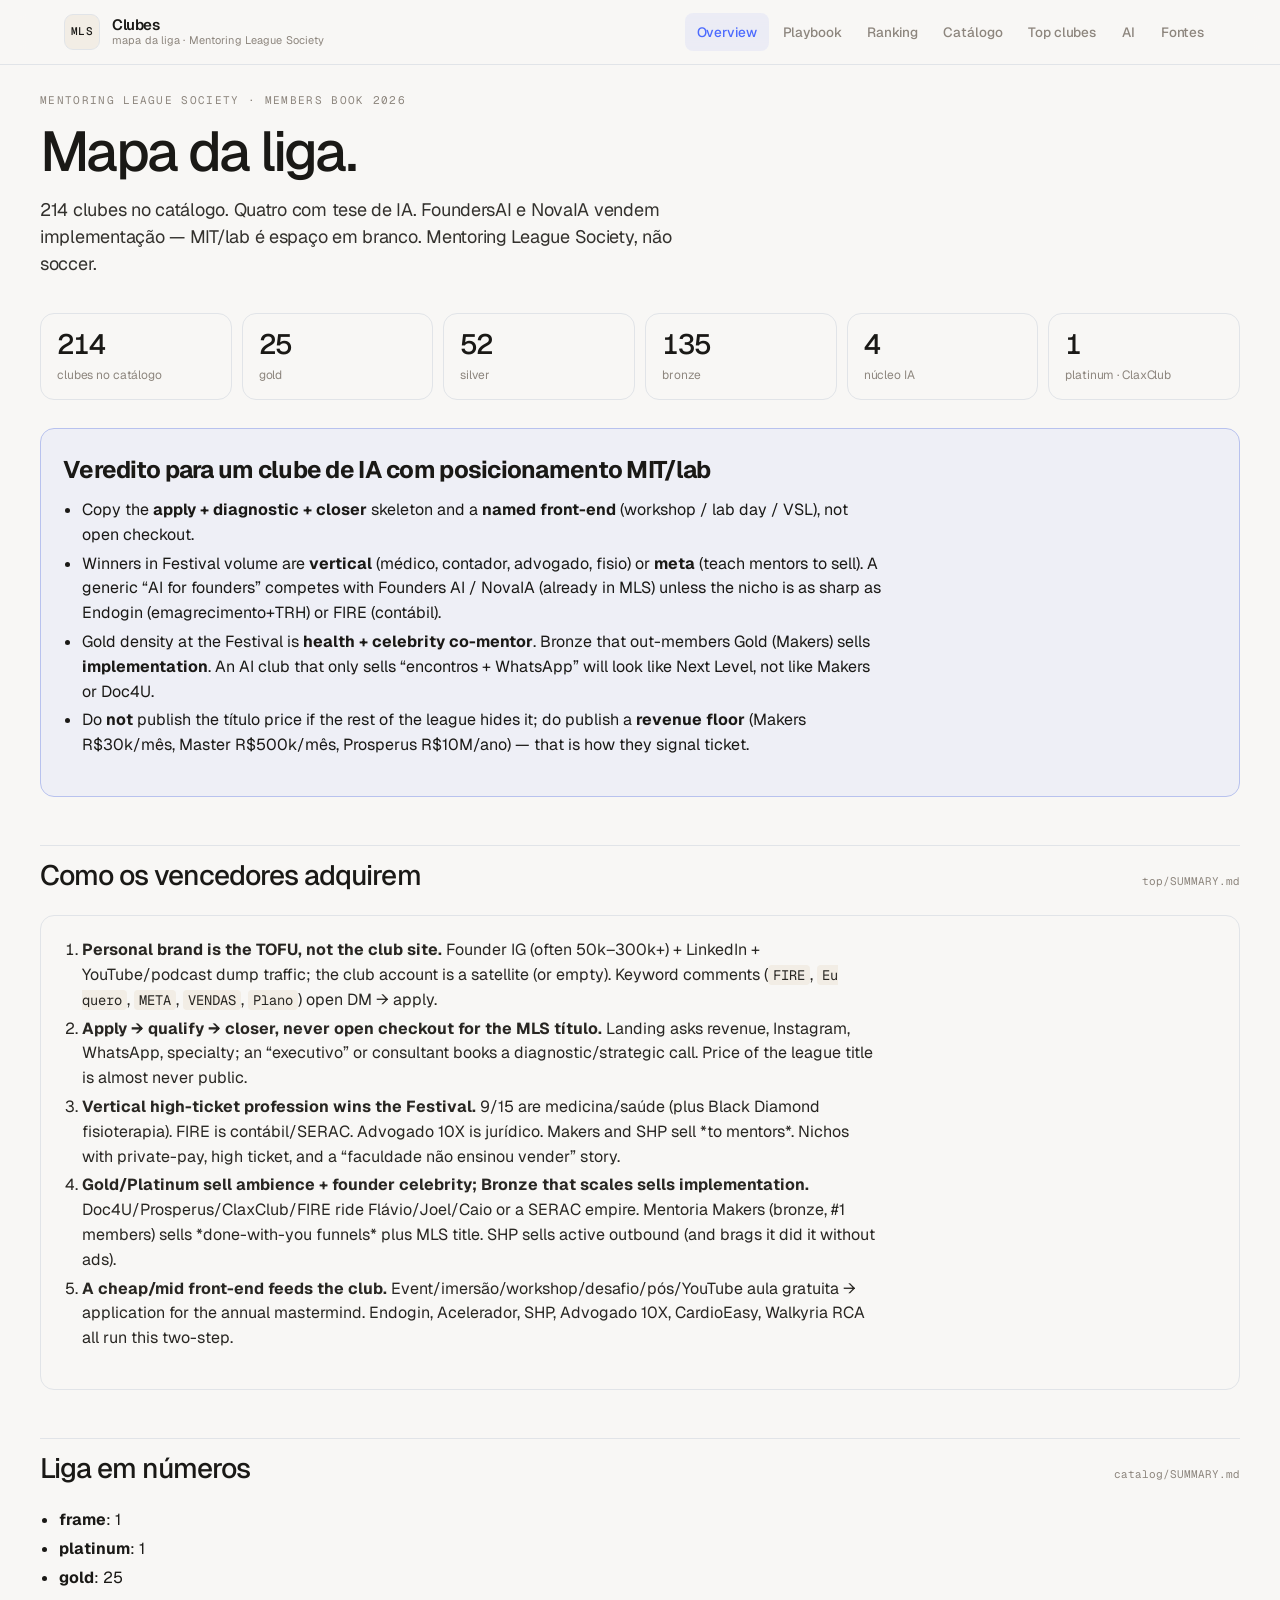
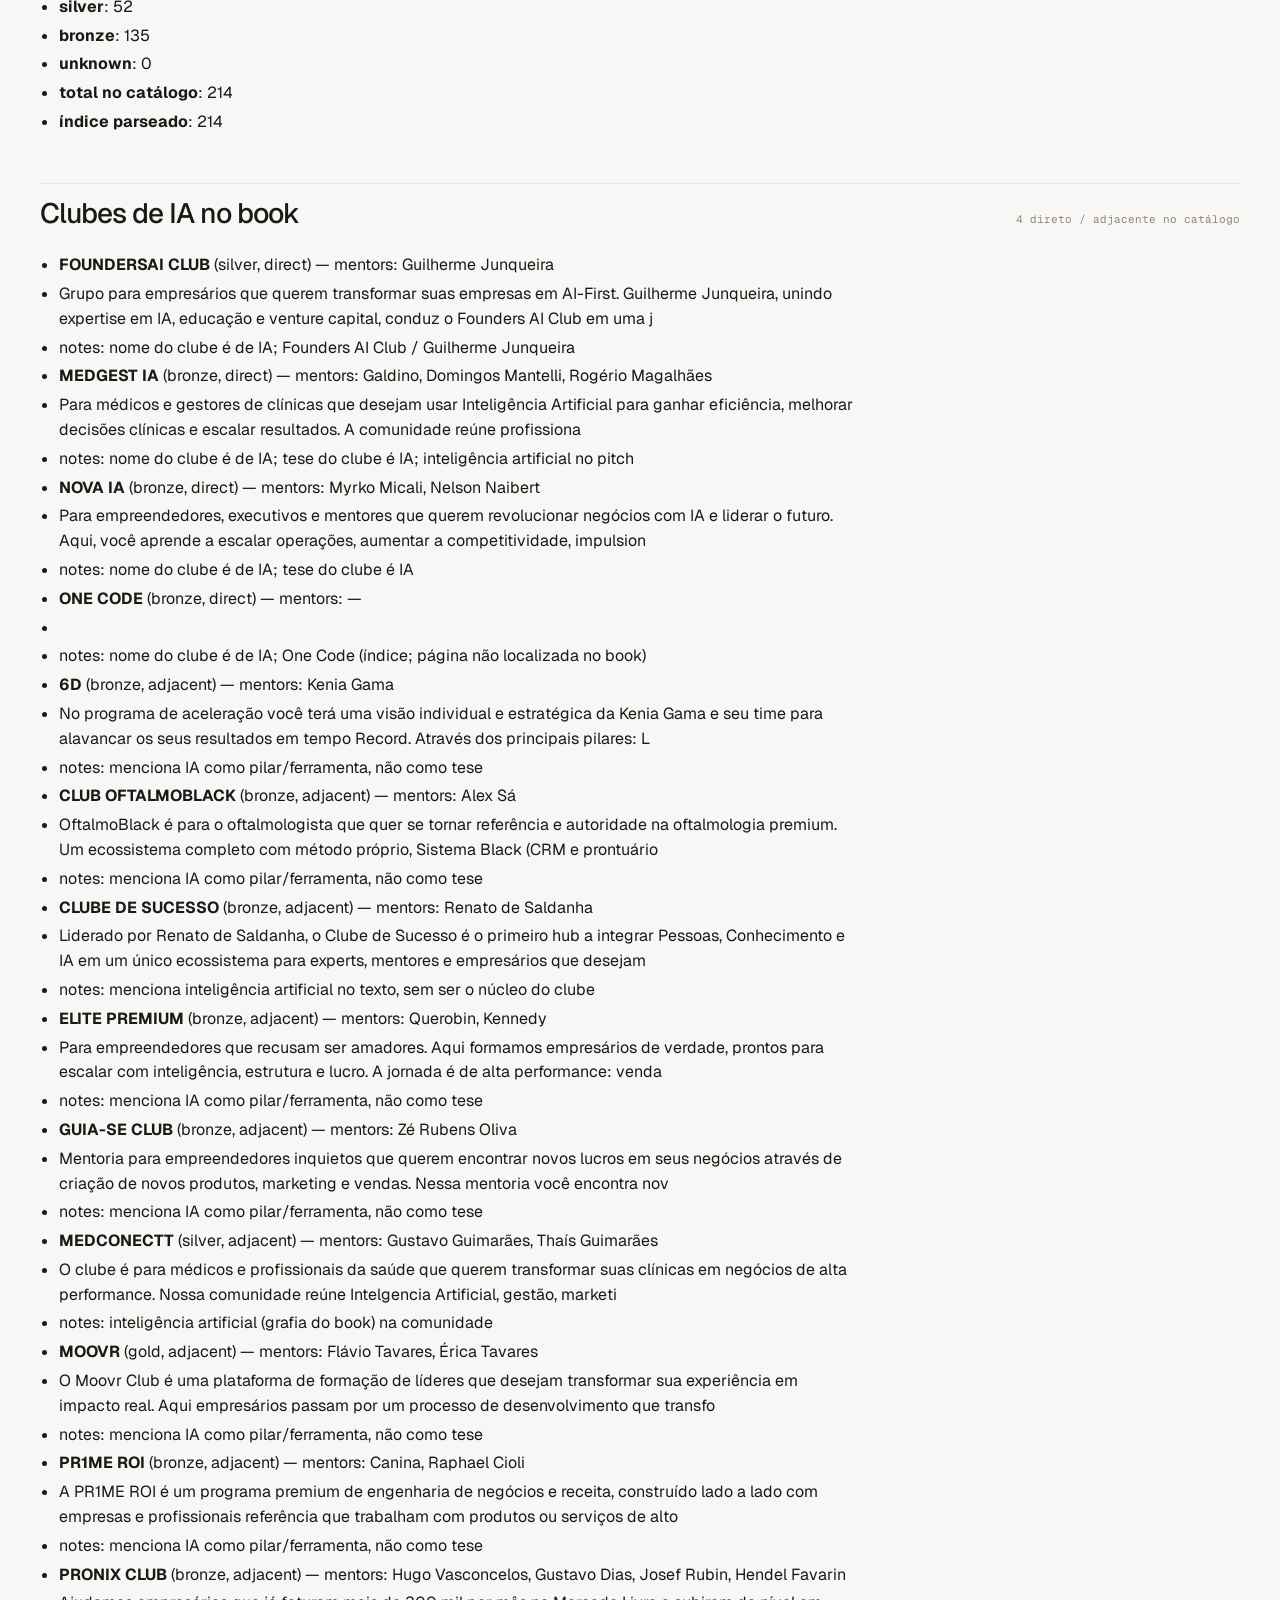
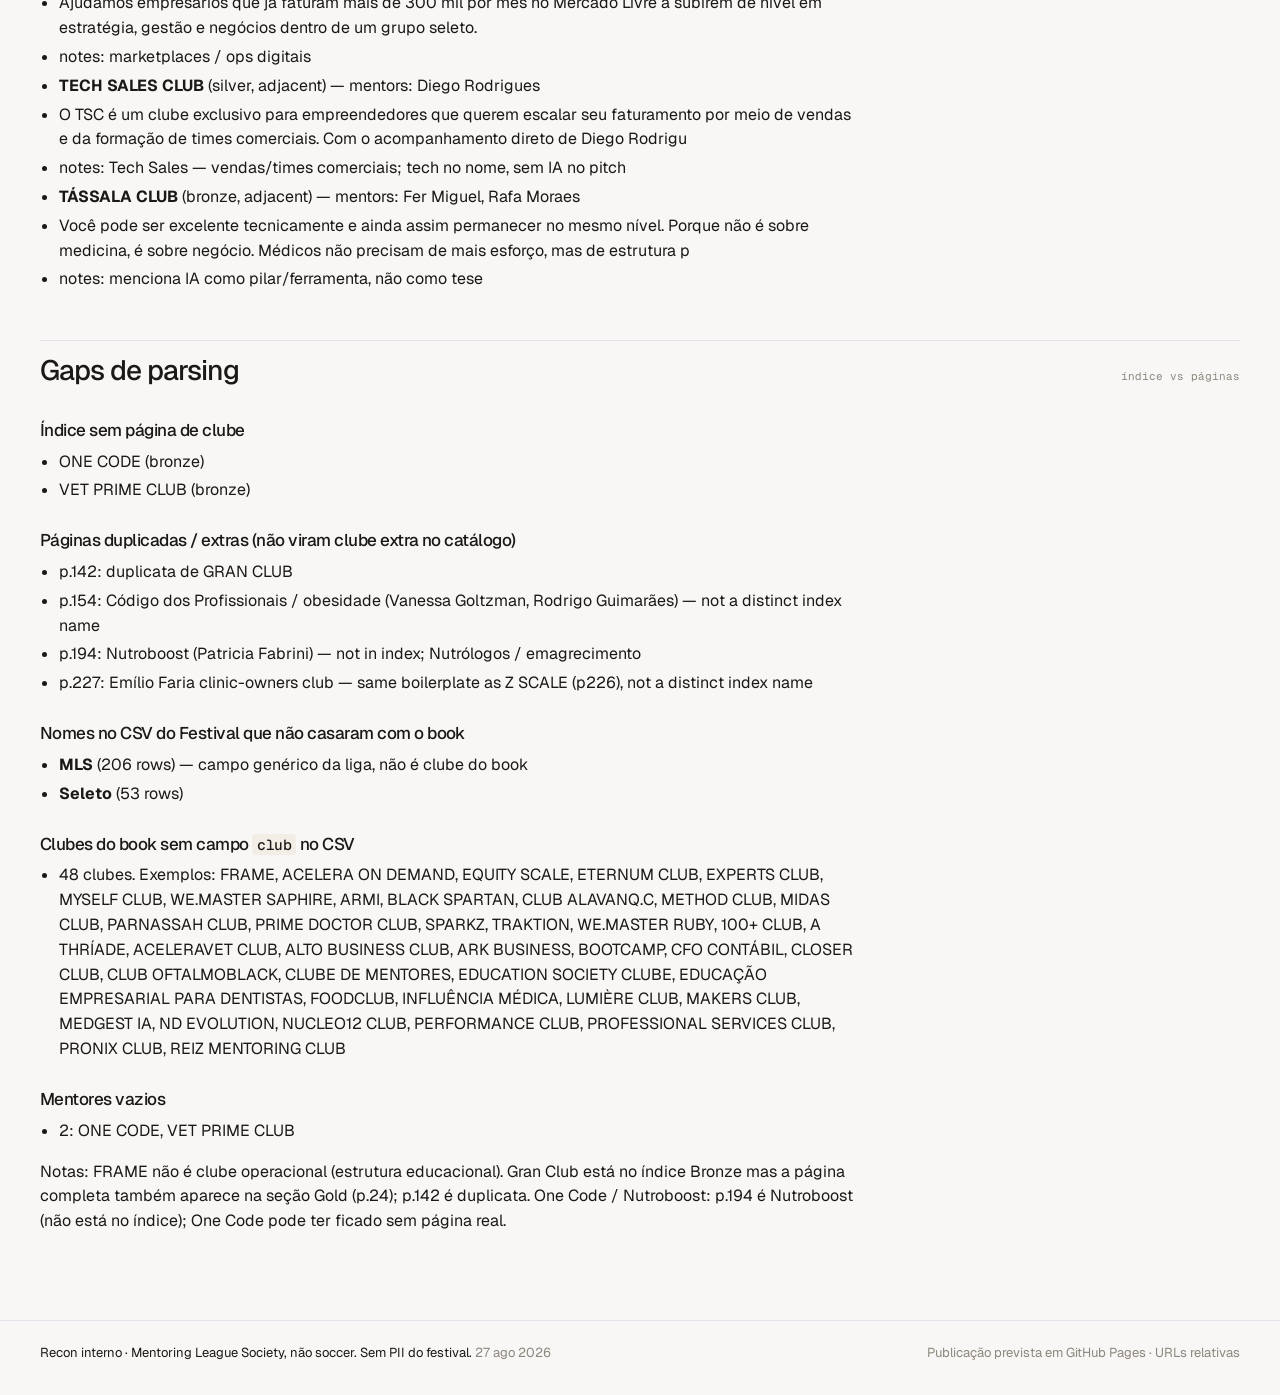
==== index.html @ b54e97ba "Add static Grok-style GitHub Pages site" ====
<!DOCTYPE html>
<html lang="pt-BR" class="light">
<head>
  <meta charset="utf-8">
  <meta name="viewport" content="width=device-width, initial-scale=1">
  <title>MLS Clubes · mapa da liga</title>
  <meta name="robots" content="noindex,nofollow">
  <meta name="theme-color" content="#f8f7f5">
  <meta name="description" content="Recon interno dos clubes da Mentoring League Society — catálogo, ranking, playbook e mapa de IA. Não é futebol.">
  <link rel="icon" href="data:image/svg+xml,%3Csvg xmlns='http://www.w3.org/2000/svg' viewBox='0 0 32 32'%3E%3Crect fill='%23f8f7f5' width='32' height='32'/%3E%3Ctext x='3' y='22' font-family='system-ui' font-size='11' font-weight='600' fill='%231a1916'%3EMLS%3C/text%3E%3C/svg%3E">
  <link rel="preconnect" href="https://fonts.googleapis.com">
  <link rel="preconnect" href="https://fonts.gstatic.com" crossorigin>
  <link href="https://fonts.googleapis.com/css2?family=Geist:ital,wght@0,400;0,500;0,600;0,700;1,400&family=Geist+Mono:wght@400;500&family=Instrument+Sans:ital,wght@0,400;0,500;0,600;0,700;1,400&display=swap" rel="stylesheet">
  <link rel="stylesheet" href="styles.css">
</head>
<body>
  <a class="skip" href="#main">Ir ao conteúdo</a>

  <header class="topbar">
    <div class="topbar-inner">
      <a class="brand" href="#overview" data-tab="overview">
        <span class="brand-mark">MLS</span>
        <span class="brand-text">
          <span class="brand-title">Clubes</span>
          <span class="brand-sub">mapa da liga · Mentoring League Society</span>
        </span>
      </a>
      <button class="hamburger" type="button" aria-label="Abrir menu" aria-expanded="false" aria-controls="nav-tabs">
        <span></span><span></span><span></span>
      </button>
      <nav id="nav-tabs" class="tabs" aria-label="Seções">
        <a href="#overview" data-tab="overview" class="is-active">Overview</a>
        <a href="#playbook" data-tab="playbook">Playbook</a>
        <a href="#ranking" data-tab="ranking">Ranking</a>
        <a href="#catalogo" data-tab="catalogo">Catálogo</a>
        <a href="#top" data-tab="top">Top clubes</a>
        <a href="#ai" data-tab="ai">AI</a>
        <a href="#fontes" data-tab="fontes">Fontes</a>
      </nav>
    </div>
  </header>

  <main id="main">
    <div id="panel" class="panel" aria-live="polite"></div>
  </main>

  <footer class="site-foot">
    <div class="wrap foot-inner">
      <p>Recon interno · Mentoring League Society, não soccer. Sem PII do festival. <span class="muted">27 ago 2026</span></p>
      <p class="muted">Publicação prevista em GitHub Pages · URLs relativas</p>
    </div>
  </footer>

  <script src="app.js"></script>
</body>
</html>
---- styles.css ----
/* MLS Clubes — SpaceXAI / Grok light (cream paper) */
:root {
  --bg: #f8f7f5;
  --panel: #f2ede5;
  --text: #1a1916;
  --muted: #8d867e;
  --border: #e1e4e8;
  --accent: #4d6bfe;
  --accent-soft: #88a6ff;
  --ai: #bc97ff;
  --header: rgba(248, 247, 245, 0.85);
  --danger: #9a3b32;
  --max: 1200px;
  --sans: "Geist", "Instrument Sans", ui-sans-serif, system-ui, sans-serif;
  --mono: "Geist Mono", "IBM Plex Mono", ui-monospace, SFMono-Regular, Menlo, monospace;
  --radius: 14px;
  --pad: 22px;
}

*, *::before, *::after { box-sizing: border-box; }

html.light {
  color-scheme: light;
  background: var(--bg);
}

html, body {
  margin: 0;
  padding: 0;
  background: var(--bg);
  color: var(--text);
  font-family: var(--sans);
  font-size: 16px;
  line-height: 1.55;
  -webkit-font-smoothing: antialiased;
  text-rendering: optimizeLegibility;
}

body {
  min-height: 100vh;
  display: flex;
  flex-direction: column;
}

::selection {
  background: color-mix(in srgb, var(--accent) 22%, transparent);
  color: var(--text);
}

a { color: var(--accent); text-decoration: none; }
a:hover { color: color-mix(in srgb, var(--accent) 80%, #000); text-decoration: underline; text-underline-offset: 3px; }

.skip {
  position: absolute;
  left: -999px;
  top: 8px;
}
.skip:focus {
  left: 12px;
  z-index: 80;
  background: var(--bg);
  padding: 8px 12px;
  border: 1px solid var(--border);
  border-radius: 8px;
}

.topbar {
  position: fixed;
  top: 0;
  left: 0;
  right: 0;
  z-index: 50;
  background: var(--header);
  backdrop-filter: blur(12px);
  -webkit-backdrop-filter: blur(12px);
  border-bottom: 1px solid var(--border);
}

.topbar-inner {
  max-width: var(--max);
  margin: 0 auto;
  padding: 0 24px;
  min-height: 64px;
  display: flex;
  align-items: center;
  gap: 20px;
}

.brand {
  display: flex;
  align-items: center;
  gap: 12px;
  color: var(--text);
  text-decoration: none;
  flex-shrink: 0;
}
.brand:hover { color: var(--text); text-decoration: none; }

.brand-mark {
  display: grid;
  place-items: center;
  width: 36px;
  height: 36px;
  border: 1px solid var(--border);
  border-radius: 9px;
  background: var(--panel);
  font-family: var(--mono);
  font-size: 11px;
  font-weight: 500;
  letter-spacing: 0.04em;
}

.brand-text { display: flex; flex-direction: column; gap: 1px; }
.brand-title {
  font-size: 15px;
  font-weight: 600;
  letter-spacing: -0.03em;
  line-height: 1.1;
}
.brand-sub {
  font-size: 11px;
  color: var(--muted);
  letter-spacing: 0.01em;
  line-height: 1.2;
}

.tabs {
  display: flex;
  align-items: center;
  gap: 2px;
  margin-left: auto;
  flex-wrap: wrap;
  justify-content: flex-end;
}

.tabs a {
  color: var(--muted);
  text-decoration: none;
  font-size: 13.5px;
  font-weight: 500;
  letter-spacing: -0.01em;
  padding: 8px 11px;
  border-radius: 8px;
  border: 1px solid transparent;
}
.tabs a:hover {
  color: var(--text);
  background: color-mix(in srgb, var(--panel) 70%, transparent);
  text-decoration: none;
}
.tabs a.is-active {
  color: var(--accent);
  background: color-mix(in srgb, var(--accent) 7%, transparent);
}

.hamburger {
  display: none;
  margin-left: auto;
  width: 40px;
  height: 40px;
  border: 1px solid var(--border);
  border-radius: 10px;
  background: transparent;
  padding: 10px 9px;
  flex-direction: column;
  justify-content: space-between;
  cursor: pointer;
}
.hamburger span {
  display: block;
  height: 1.5px;
  background: var(--text);
  border-radius: 1px;
}

main {
  flex: 1;
  padding: 92px 24px 72px;
}

.wrap, .panel {
  max-width: var(--max);
  margin: 0 auto;
}

/* Hero / editorial */
.kicker {
  font-family: var(--mono);
  font-size: 11px;
  letter-spacing: 0.12em;
  text-transform: uppercase;
  color: var(--muted);
  margin: 0 0 14px;
}

h1.display {
  font-size: clamp(36px, 5.4vw, 56px);
  font-weight: 500;
  letter-spacing: -0.045em;
  line-height: 1.02;
  margin: 0 0 16px;
}

.lede {
  font-size: 18px;
  line-height: 1.5;
  color: color-mix(in srgb, var(--text) 78%, var(--muted));
  max-width: 42rem;
  margin: 0 0 36px;
  letter-spacing: -0.015em;
}

.section-head {
  display: flex;
  align-items: baseline;
  justify-content: space-between;
  gap: 16px;
  margin: 48px 0 18px;
  padding-top: 8px;
  border-top: 1px solid var(--border);
}
.section-head h2 {
  font-size: clamp(22px, 2.4vw, 28px);
  font-weight: 500;
  letter-spacing: -0.035em;
  margin: 0;
}
.section-head .meta {
  font-family: var(--mono);
  font-size: 11px;
  color: var(--muted);
}

.page-intro { margin-bottom: 28px; }
.page-intro h1 {
  font-size: clamp(28px, 3.6vw, 40px);
  font-weight: 500;
  letter-spacing: -0.04em;
  line-height: 1.08;
  margin: 0 0 10px;
}
.page-intro p {
  margin: 0;
  color: color-mix(in srgb, var(--text) 75%, var(--muted));
  max-width: 40rem;
}

/* Stats */
.stat-grid {
  display: grid;
  grid-template-columns: repeat(6, 1fr);
  gap: 10px;
  margin: 8px 0 28px;
}
.stat {
  border: 1px solid var(--border);
  border-radius: var(--radius);
  padding: 16px 16px 14px;
  background: var(--bg);
}
.stat b {
  display: block;
  font-size: 28px;
  font-weight: 500;
  letter-spacing: -0.04em;
  line-height: 1;
  font-variant-numeric: tabular-nums;
}
.stat span {
  display: block;
  margin-top: 8px;
  font-size: 12px;
  color: var(--muted);
  letter-spacing: -0.01em;
}

/* Cards */
.card-grid {
  display: grid;
  grid-template-columns: repeat(2, 1fr);
  gap: 12px;
}
.card {
  border: 1px solid var(--border);
  border-radius: var(--radius);
  padding: var(--pad);
  background: var(--bg);
}
.card.panel-fill { background: var(--panel); }
.card h3 {
  margin: 0 0 8px;
  font-size: 16px;
  font-weight: 600;
  letter-spacing: -0.025em;
}
.card p, .card li { color: color-mix(in srgb, var(--text) 88%, var(--muted)); }
.card p { margin: 0; }
.card ol, .card ul { margin: 0; padding-left: 1.15rem; }
.card li + li { margin-top: 6px; }

.callout {
  border: 1px solid color-mix(in srgb, var(--accent) 28%, var(--border));
  background: color-mix(in srgb, var(--accent) 6%, var(--bg));
  border-radius: var(--radius);
  padding: var(--pad);
  margin: 8px 0 28px;
}
.callout h2, .callout h3 { margin: 0 0 10px; letter-spacing: -0.03em; }
.callout p { margin: 0; }

.fact-grid {
  display: grid;
  grid-template-columns: repeat(3, 1fr);
  gap: 10px;
  margin: 0 0 32px;
}
.fact {
  border: 1px solid var(--border);
  border-radius: var(--radius);
  padding: 16px 18px;
  background: var(--bg);
}
.fact .tag {
  font-family: var(--mono);
  font-size: 10px;
  letter-spacing: 0.08em;
  text-transform: uppercase;
  color: var(--ai);
  margin-bottom: 8px;
}
.fact p { margin: 0; font-size: 14.5px; letter-spacing: -0.015em; line-height: 1.45; }

/* Bars / playbook */
.bars { display: grid; gap: 10px; margin: 0 0 28px; }
.bar-row { display: grid; grid-template-columns: 180px 1fr 64px; gap: 12px; align-items: center; }
.bar-row .label { font-size: 13px; letter-spacing: -0.01em; }
.bar-track {
  height: 8px;
  background: var(--panel);
  border: 1px solid var(--border);
  border-radius: 99px;
  overflow: hidden;
}
.bar-fill {
  height: 100%;
  background: var(--accent);
  border-radius: inherit;
}
.bar-row .pct {
  font-family: var(--mono);
  font-size: 12px;
  color: var(--muted);
  text-align: right;
  font-variant-numeric: tabular-nums;
}

/* Tiers */
.pill {
  display: inline-flex;
  align-items: center;
  padding: 2px 8px;
  border-radius: 99px;
  border: 1px solid var(--border);
  font-size: 11px;
  font-weight: 500;
  letter-spacing: 0.02em;
  text-transform: lowercase;
  color: var(--muted);
  background: var(--bg);
  white-space: nowrap;
}
.pill.platinum { color: #1a1916; border-color: #1a1916; }
.pill.gold { color: #7a5b12; border-color: #e0c98a; background: #faf4e4; }
.pill.silver { color: #5c5852; border-color: #cfcac2; background: #f4f1ec; }
.pill.bronze { color: #6b4a32; border-color: #ddc2ae; background: #f7efe8; }
.pill.frame { color: var(--muted); }
.pill.ai {
  color: #5b3d99;
  border-color: color-mix(in srgb, var(--ai) 55%, var(--border));
  background: color-mix(in srgb, var(--ai) 16%, var(--bg));
}
.pill.adj {
  color: #4a5a9a;
  border-color: color-mix(in srgb, var(--accent-soft) 50%, var(--border));
  background: color-mix(in srgb, var(--accent-soft) 14%, var(--bg));
}

/* Ranking */
.rank-list { display: grid; gap: 8px; }
.rank-row {
  display: grid;
  grid-template-columns: 52px 1fr auto;
  gap: 14px;
  align-items: center;
  border: 1px solid var(--border);
  border-radius: 12px;
  padding: 14px 16px;
  background: var(--bg);
}
.rank-n {
  font-size: 22px;
  font-weight: 500;
  letter-spacing: -0.04em;
  font-variant-numeric: tabular-nums;
  color: var(--muted);
  text-align: right;
}
.rank-row:nth-child(-n+3) .rank-n { color: var(--text); }
.rank-name {
  font-size: 16px;
  font-weight: 600;
  letter-spacing: -0.025em;
  margin: 0 0 4px;
}
.rank-meta {
  display: flex;
  flex-wrap: wrap;
  gap: 8px 12px;
  font-size: 13px;
  color: var(--muted);
}
.rank-metrics {
  display: flex;
  gap: 18px;
  font-variant-numeric: tabular-nums;
  text-align: right;
}
.rank-metrics b { display: block; font-weight: 500; letter-spacing: -0.03em; color: var(--text); }
.rank-metrics span { font-size: 11px; color: var(--muted); }

/* Catalog toolbar */
.toolbar {
  display: flex;
  flex-wrap: wrap;
  gap: 10px;
  margin: 0 0 14px;
  align-items: center;
}
.toolbar input[type="search"],
.toolbar select {
  font-family: var(--sans);
  font-size: 14px;
  color: var(--text);
  background: var(--bg);
  border: 1px solid var(--border);
  border-radius: 10px;
  padding: 9px 12px;
  outline: none;
}
.toolbar input[type="search"] { flex: 1; min-width: 200px; }
.toolbar input[type="search"]:focus,
.toolbar select:focus {
  border-color: var(--accent-soft);
  box-shadow: 0 0 0 3px color-mix(in srgb, var(--accent) 14%, transparent);
}
.count-chip {
  font-family: var(--mono);
  font-size: 11px;
  color: var(--muted);
  margin-left: auto;
}

.table-wrap {
  border: 1px solid var(--border);
  border-radius: var(--radius);
  overflow: auto;
  background: var(--bg);
}
table.data {
  width: 100%;
  border-collapse: collapse;
  font-size: 13.5px;
  min-width: 860px;
}
table.data th {
  text-align: left;
  font-weight: 500;
  font-size: 11px;
  letter-spacing: 0.06em;
  text-transform: uppercase;
  color: var(--muted);
  padding: 12px 14px;
  border-bottom: 1px solid var(--border);
  background: color-mix(in srgb, var(--panel) 55%, var(--bg));
  position: sticky;
  top: 0;
  cursor: pointer;
  white-space: nowrap;
}
table.data td {
  padding: 11px 14px;
  border-bottom: 1px solid var(--border);
  vertical-align: top;
}
table.data tr:last-child td { border-bottom: 0; }
table.data tr:hover td { background: color-mix(in srgb, var(--panel) 40%, transparent); }
table.data .name {
  font-weight: 600;
  letter-spacing: -0.02em;
}
table.data .promise {
  color: var(--muted);
  max-width: 280px;
  display: -webkit-box;
  -webkit-line-clamp: 2;
  line-clamp: 2;
  -webkit-box-orient: vertical;
  overflow: hidden;
}
table.data .num { font-variant-numeric: tabular-nums; font-family: var(--mono); font-size: 12px; }

/* Markdown body */
.md {
  max-width: 820px;
}
.md.md-wide { max-width: none; }
.md h1, .md h2, .md h3, .md h4 {
  letter-spacing: -0.03em;
  font-weight: 500;
  line-height: 1.2;
  margin: 1.6em 0 0.55em;
}
.md h1 { font-size: 28px; margin-top: 0; }
.md h2 { font-size: 22px; padding-top: 8px; border-top: 1px solid var(--border); }
.md h3 { font-size: 17px; }
.md h4 { font-size: 15px; color: color-mix(in srgb, var(--text) 80%, var(--muted)); }
.md p { margin: 0 0 0.85em; }
.md ul, .md ol { margin: 0 0 1em; padding-left: 1.2rem; }
.md li + li { margin-top: 4px; }
.md hr {
  border: 0;
  border-top: 1px solid var(--border);
  margin: 28px 0;
}
.md blockquote {
  margin: 0 0 1em;
  padding: 12px 16px;
  border-left: 2px solid var(--accent-soft);
  background: var(--panel);
  border-radius: 0 10px 10px 0;
  color: color-mix(in srgb, var(--text) 85%, var(--muted));
}
.md blockquote p { margin: 0; }
.md blockquote p + p { margin-top: 8px; }
.md table {
  width: 100%;
  border-collapse: collapse;
  font-size: 13.5px;
  margin: 0 0 1.2em;
}
.md th, .md td {
  text-align: left;
  padding: 8px 10px;
  border: 1px solid var(--border);
  vertical-align: top;
}
.md th {
  background: var(--panel);
  font-weight: 500;
  font-size: 12px;
}
.md pre {
  background: var(--panel);
  border: 1px solid var(--border);
  border-radius: 10px;
  padding: 12px 14px;
  overflow: auto;
  font-family: var(--mono);
  font-size: 12.5px;
}
.md code {
  font-family: var(--mono);
  font-size: 0.86em;
  background: var(--panel);
  padding: 1px 5px;
  border-radius: 4px;
}
.md pre code { background: none; padding: 0; }

.chip-label {
  display: inline-block;
  font-family: var(--mono);
  font-size: 10px;
  letter-spacing: 0.04em;
  padding: 1px 6px;
  border-radius: 4px;
  border: 1px solid var(--border);
  color: var(--muted);
  vertical-align: 1px;
}
.chip-label.FACT { color: #2d6a3e; border-color: #c5ddcb; background: #eef6f0; }
.chip-label.INFERENCE { color: #6a5420; border-color: #e4d7b2; background: #f8f3e6; }
.chip-label.UNKNOWN { color: var(--muted); }
.chip-label.USER { color: var(--accent); border-color: color-mix(in srgb, var(--accent) 30%, var(--border)); }

/* AI subnav */
.subnav {
  display: flex;
  flex-wrap: wrap;
  gap: 6px;
  margin: 0 0 22px;
  position: sticky;
  top: 72px;
  z-index: 8;
  background: var(--header);
  backdrop-filter: blur(12px);
  -webkit-backdrop-filter: blur(12px);
  padding: 8px 0;
}
.subnav button {
  font-family: var(--sans);
  font-size: 13px;
  font-weight: 500;
  color: var(--muted);
  background: transparent;
  border: 1px solid var(--border);
  border-radius: 99px;
  padding: 6px 12px;
  cursor: pointer;
}
.subnav button:hover { color: var(--text); }
.subnav button.is-active {
  color: var(--accent);
  border-color: color-mix(in srgb, var(--accent) 40%, var(--border));
  background: color-mix(in srgb, var(--accent) 7%, transparent);
}
.ai-section { display: none; }
.ai-section.is-on { display: block; }

/* Fontes */
.source-group {
  border: 1px solid var(--border);
  border-radius: var(--radius);
  padding: 18px 20px;
  margin-bottom: 12px;
}
.source-group h3 {
  margin: 0 0 10px;
  font-size: 15px;
  letter-spacing: -0.02em;
}
.source-group ul {
  margin: 0;
  padding: 0;
  list-style: none;
  display: grid;
  gap: 6px;
}
.source-group a {
  font-size: 13.5px;
  word-break: break-all;
}
.source-group .empty-note { color: var(--muted); font-size: 13px; }

/* Empty / loading */
.loading, .empty {
  border: 1px dashed var(--border);
  border-radius: var(--radius);
  padding: 36px 24px;
  text-align: center;
  color: var(--muted);
}
.empty strong { display: block; color: var(--text); margin-bottom: 6px; font-weight: 600; }

.site-foot {
  border-top: 1px solid var(--border);
  padding: 22px 24px 32px;
}
.foot-inner {
  display: flex;
  justify-content: space-between;
  gap: 16px;
  flex-wrap: wrap;
}
.site-foot p { margin: 0; font-size: 13px; }
.muted { color: var(--muted); }

@media (max-width: 980px) {
  .stat-grid { grid-template-columns: repeat(3, 1fr); }
  .fact-grid { grid-template-columns: 1fr 1fr; }
  .bar-row { grid-template-columns: 1fr 64px; }
  .bar-row .label { grid-column: 1 / -1; }
}

@media (max-width: 820px) {
  .hamburger { display: flex; }
  .tabs {
    display: none;
    position: absolute;
    top: 64px;
    left: 0;
    right: 0;
    margin: 0;
    padding: 8px 16px 16px;
    background: var(--header);
    backdrop-filter: blur(12px);
    -webkit-backdrop-filter: blur(12px);
    border-bottom: 1px solid var(--border);
    flex-direction: column;
    align-items: stretch;
    gap: 2px;
  }
  .tabs.is-open { display: flex; }
  .tabs a { padding: 10px 12px; }
  .card-grid { grid-template-columns: 1fr; }
  .rank-row { grid-template-columns: 40px 1fr; }
  .rank-metrics { grid-column: 2; justify-content: flex-start; margin-top: 6px; }
  .brand-sub { display: none; }
}

@media (max-width: 560px) {
  .stat-grid, .fact-grid { grid-template-columns: 1fr 1fr; }
  main { padding: 84px 16px 56px; }
  .topbar-inner { padding: 0 16px; }
}
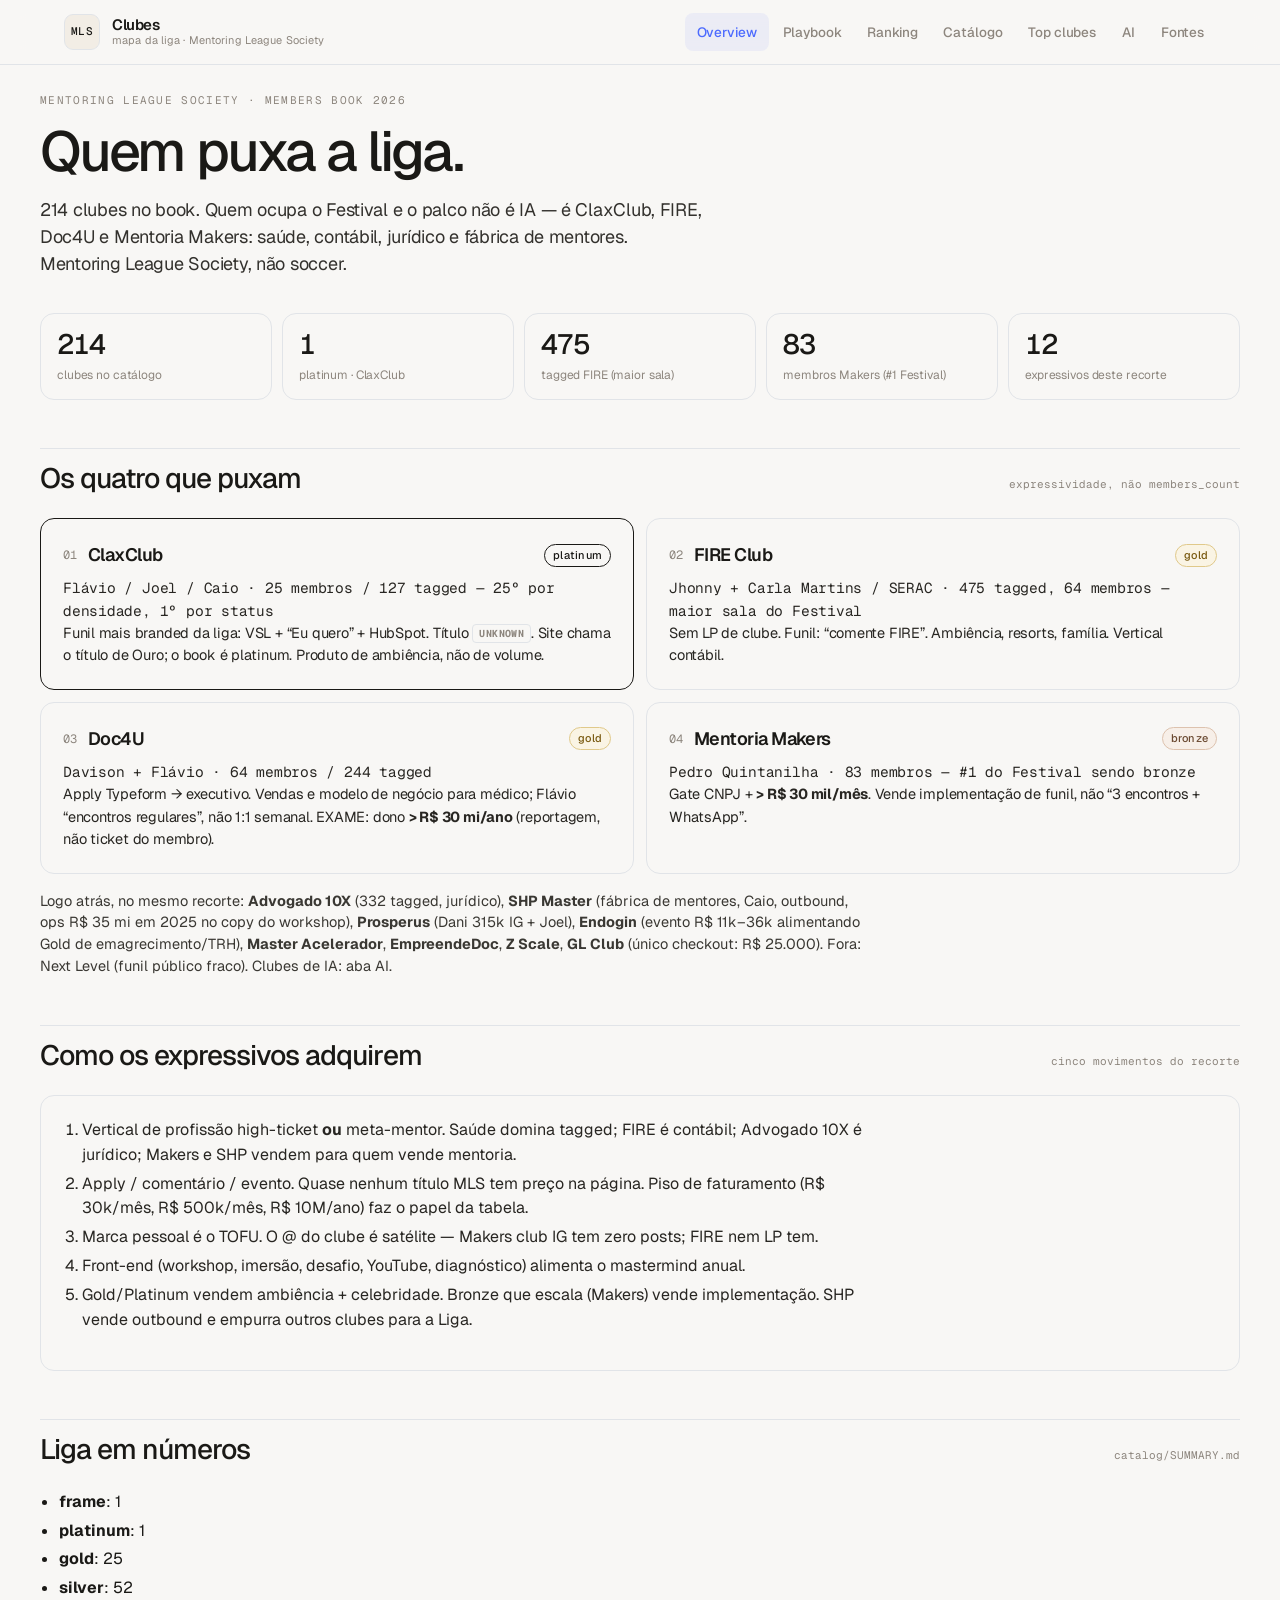
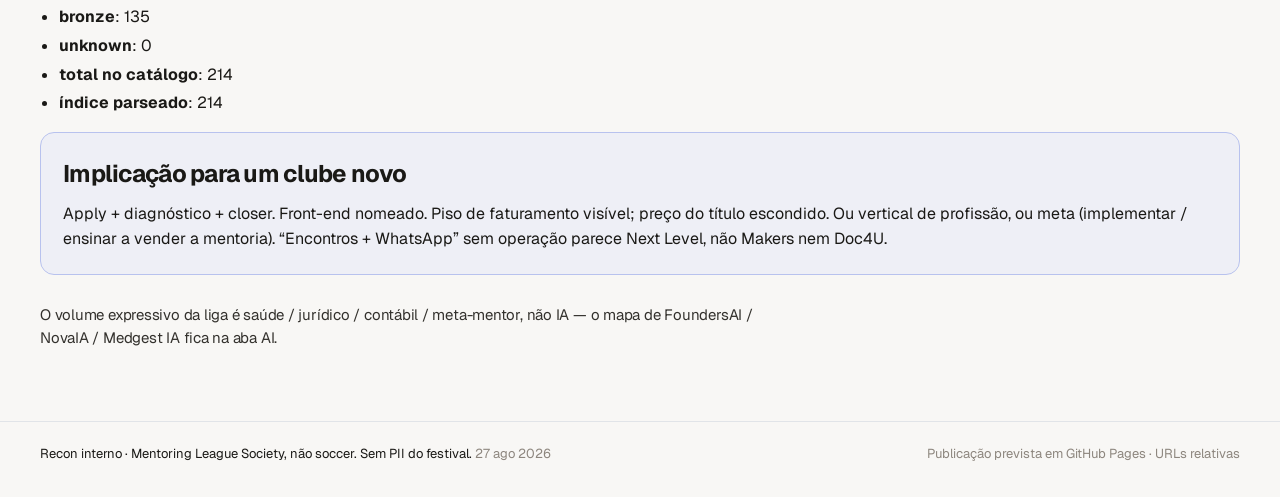
==== commit 5bdae483: "Overview and Top lead with expressive clubs, not AI" ====
--- a/index.html
+++ b/index.html
@@ -6,7 +6,7 @@
   <title>MLS Clubes · mapa da liga</title>
   <meta name="robots" content="noindex,nofollow">
   <meta name="theme-color" content="#f8f7f5">
-  <meta name="description" content="Recon interno dos clubes da Mentoring League Society — catálogo, ranking, playbook e mapa de IA. Não é futebol.">
+  <meta name="description" content="Recon interno da Mentoring League Society — quem puxa a liga (Clax, FIRE, Doc4U, Makers), catálogo, ranking e mapa de IA. Não é futebol.">
   <link rel="icon" href="data:image/svg+xml,%3Csvg xmlns='http://www.w3.org/2000/svg' viewBox='0 0 32 32'%3E%3Crect fill='%23f8f7f5' width='32' height='32'/%3E%3Ctext x='3' y='22' font-family='system-ui' font-size='11' font-weight='600' fill='%231a1916'%3EMLS%3C/text%3E%3C/svg%3E">
   <link rel="preconnect" href="https://fonts.googleapis.com">
   <link rel="preconnect" href="https://fonts.gstatic.com" crossorigin>
--- a/styles.css
+++ b/styles.css
@@ -675,11 +675,88 @@
 .site-foot p { margin: 0; font-size: 13px; }
 .muted { color: var(--muted); }
 
+
+.stat-grid.five { grid-template-columns: repeat(5, 1fr); }
+
+.lead-grid {
+  display: grid;
+  grid-template-columns: repeat(2, 1fr);
+  gap: 12px;
+  margin: 8px 0 16px;
+}
+.lead-card {
+  border: 1px solid var(--border);
+  border-radius: var(--radius);
+  padding: var(--pad);
+  background: var(--bg);
+}
+.lead-card:first-child {
+  border-color: #1a1916;
+}
+.lead-top {
+  display: flex;
+  align-items: center;
+  gap: 10px;
+  flex-wrap: wrap;
+  margin-bottom: 8px;
+}
+.lead-n {
+  font-family: var(--mono);
+  font-size: 12px;
+  color: var(--muted);
+  letter-spacing: 0.04em;
+}
+.lead-card h3 {
+  margin: 0;
+  font-size: 18px;
+  font-weight: 600;
+  letter-spacing: -0.03em;
+  flex: 1;
+}
+.lead-metrics {
+  font-family: var(--mono);
+  font-size: 12px;
+  color: var(--muted);
+  margin: 0 0 10px;
+  letter-spacing: -0.01em;
+}
+.lead-card p {
+  margin: 0;
+  font-size: 14.5px;
+  letter-spacing: -0.015em;
+  color: color-mix(in srgb, var(--text) 88%, var(--muted));
+}
+
+.note-row {
+  margin: 0 0 8px;
+  max-width: 52rem;
+  font-size: 14.5px;
+  line-height: 1.5;
+  color: color-mix(in srgb, var(--text) 72%, var(--muted));
+}
+
+.one-line {
+  margin: 16px 0 0;
+  max-width: 46rem;
+  font-size: 15px;
+  letter-spacing: -0.015em;
+  color: color-mix(in srgb, var(--text) 78%, var(--muted));
+}
+
+.card-grid.oneliners {
+  grid-template-columns: repeat(3, 1fr);
+  margin: 0 0 8px;
+}
+.card-grid.oneliners .card { padding: 16px 18px; }
+.card-grid.oneliners .card h3 { font-size: 14.5px; margin-bottom: 6px; }
+.card-grid.oneliners .card p { font-size: 13.5px; line-height: 1.45; }
+
 @media (max-width: 980px) {
-  .stat-grid { grid-template-columns: repeat(3, 1fr); }
+  .stat-grid, .stat-grid.five { grid-template-columns: repeat(3, 1fr); }
   .fact-grid { grid-template-columns: 1fr 1fr; }
   .bar-row { grid-template-columns: 1fr 64px; }
   .bar-row .label { grid-column: 1 / -1; }
+  .card-grid.oneliners { grid-template-columns: 1fr 1fr; }
 }
 
 @media (max-width: 820px) {
@@ -702,14 +779,14 @@
   }
   .tabs.is-open { display: flex; }
   .tabs a { padding: 10px 12px; }
-  .card-grid { grid-template-columns: 1fr; }
+  .card-grid, .lead-grid, .card-grid.oneliners { grid-template-columns: 1fr; }
   .rank-row { grid-template-columns: 40px 1fr; }
   .rank-metrics { grid-column: 2; justify-content: flex-start; margin-top: 6px; }
   .brand-sub { display: none; }
 }
 
 @media (max-width: 560px) {
-  .stat-grid, .fact-grid { grid-template-columns: 1fr 1fr; }
+  .stat-grid, .stat-grid.five, .fact-grid { grid-template-columns: 1fr 1fr; }
   main { padding: 84px 16px 56px; }
   .topbar-inner { padding: 0 16px; }
 }
